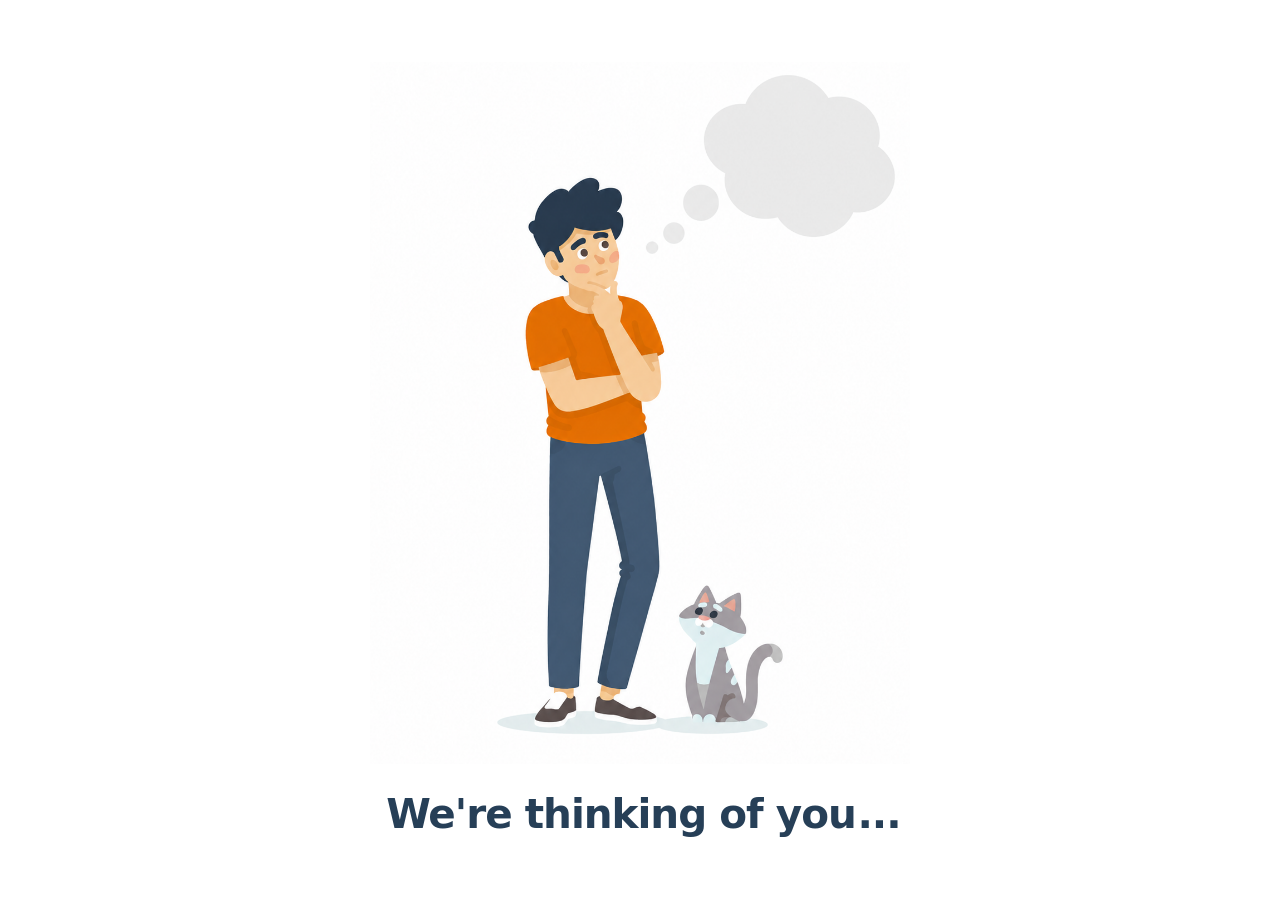
==== index.html @ c3208a62 "Deploy yomm.ing" ====
<!doctype html>
<html lang="en">

<head>
  <meta charset="utf-8">
  <meta name="viewport" content="width=device-width, initial-scale=1">
  <title>Yomm — You On My Mind</title>
  <meta name="description" content="You On My Mind">
  <link rel="stylesheet" href="styles.css">
</head>

<body>
  <main>
    <img src="assets/illu_think.png" alt="You On My Mind">
    <p aria-label="We're thinking of you...">
      We're thinking of you<span class="ellipsis" aria-hidden="true"><span>.</span><span>.</span><span>.</span></span>
    </p>
  </main>
</body>

</html>
---- styles.css ----
:root {
  color-scheme: light;
  background: #fff;
}

* {
  box-sizing: border-box;
}

html,
body {
  min-height: 100%;
  margin: 0;
}

body {
  min-height: 100vh;
  min-height: 100dvh;
  overflow: hidden;
}

main {
  display: flex;
  flex-direction: column;
  gap: clamp(16px, 3vmin, 28px);
  align-items: center;
  justify-content: center;
  height: 100vh;
  height: 100dvh;
  min-height: 100vh;
  min-height: 100dvh;
  padding: clamp(24px, 5vmin, 64px);
}

img {
  display: block;
  width: auto;
  max-width: 100%;
  height: auto;
  min-height: 0;
  max-height: calc(100vh - clamp(144px, 22vmin, 230px));
  max-height: calc(100dvh - clamp(144px, 22vmin, 230px));
  object-fit: contain;
}

p {
  margin: 0;
  color: #263f57;
  font-family: ui-rounded, "SF Pro Rounded", system-ui, sans-serif;
  font-size: clamp(1.5rem, 4.5vmin, 2.75rem);
  font-weight: 700;
  letter-spacing: -0.025em;
  line-height: 1.15;
  text-align: center;
}

.ellipsis {
  display: inline-block;
  width: 0.9em;
  margin-left: 0.04em;
  text-align: left;
}

.ellipsis span:nth-child(1) {
  animation: dot-one 2s step-end infinite;
}

.ellipsis span:nth-child(2) {
  animation: dot-two 2s step-end infinite;
}

.ellipsis span:nth-child(3) {
  animation: dot-three 2s step-end infinite;
}

@keyframes dot-one {
  0%,
  24% {
    opacity: 0;
  }

  25%,
  100% {
    opacity: 1;
  }
}

@keyframes dot-two {
  0%,
  49% {
    opacity: 0;
  }

  50%,
  100% {
    opacity: 1;
  }
}

@keyframes dot-three {
  0%,
  74% {
    opacity: 0;
  }

  75%,
  100% {
    opacity: 1;
  }
}

@media (prefers-reduced-motion: reduce) {
  .ellipsis span {
    animation: none;
  }
}
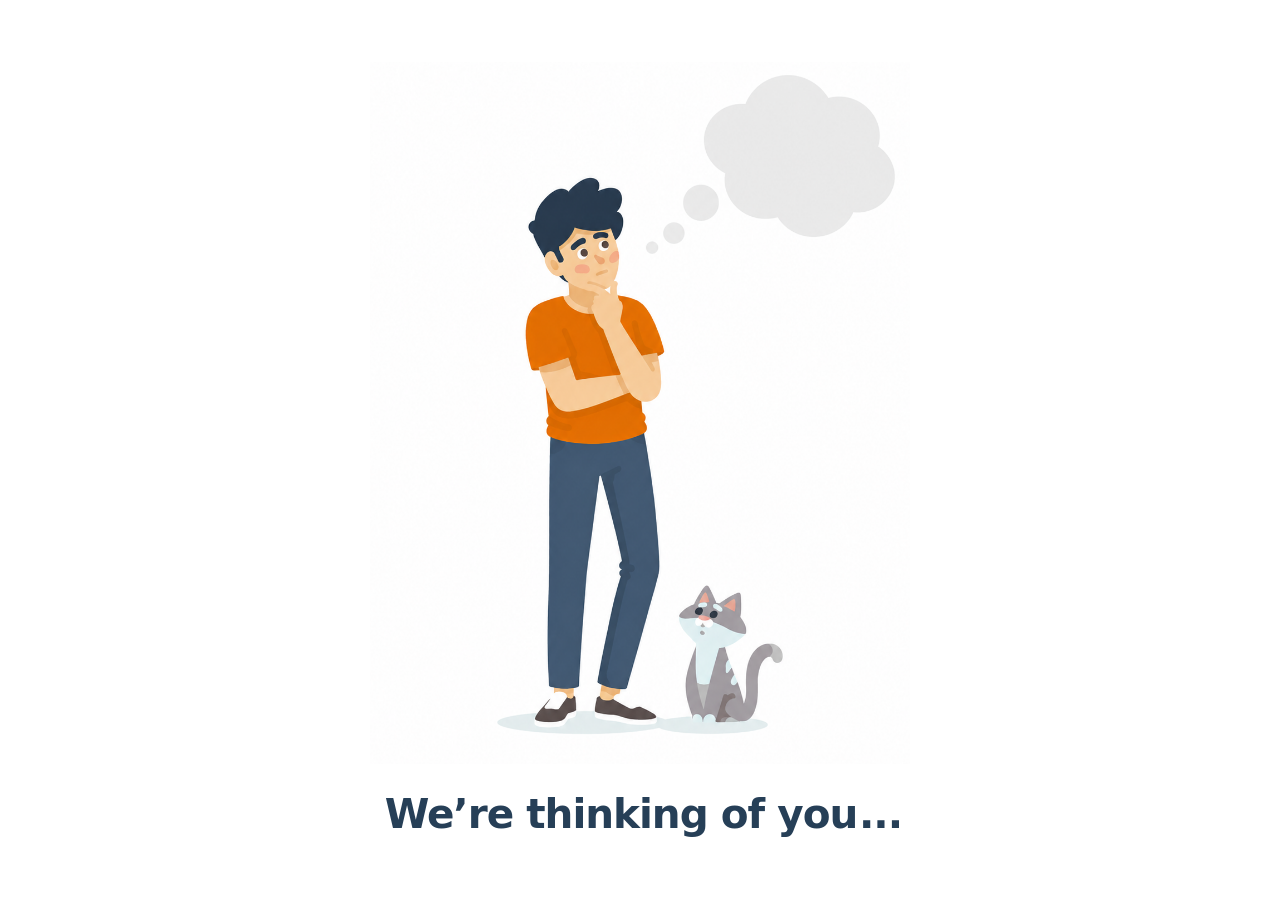
==== commit c6f63012: "Deploy yomm.ing" ====
--- a/index.html
+++ b/index.html
@@ -12,9 +12,13 @@
 <body>
   <main>
     <img src="assets/illu_think.png" alt="You On My Mind">
-    <p aria-label="We're thinking of you...">
-      We're thinking of you<span class="ellipsis" aria-hidden="true"><span>.</span><span>.</span><span>.</span></span>
+    <p aria-label="We’re thinking of you...">
+      We’re thinking of you<span class="ellipsis" aria-hidden="true"><span>.</span><span>.</span><span>.</span></span>
     </p>
+    <!-- nav aria-label="Yomm links">
+      <a href="/privacy/">Privacy</a>
+      <a href="/support/">Support</a>
+    </nav --> 
   </main>
 </body>
 
--- a/styles.css
+++ b/styles.css
@@ -52,6 +52,28 @@
   letter-spacing: -0.025em;
   line-height: 1.15;
   text-align: center;
+}
+
+nav {
+  display: flex;
+  gap: 18px;
+  align-items: center;
+  justify-content: center;
+  margin-top: clamp(4px, 1vmin, 10px);
+  font-family: ui-rounded, "SF Pro Rounded", system-ui, sans-serif;
+  font-size: 0.95rem;
+  font-weight: 700;
+}
+
+nav a {
+  color: #007aff;
+  text-decoration: none;
+}
+
+nav a:focus-visible {
+  border-radius: 6px;
+  outline: 3px solid rgba(0, 122, 255, 0.28);
+  outline-offset: 4px;
 }
 
 .ellipsis {
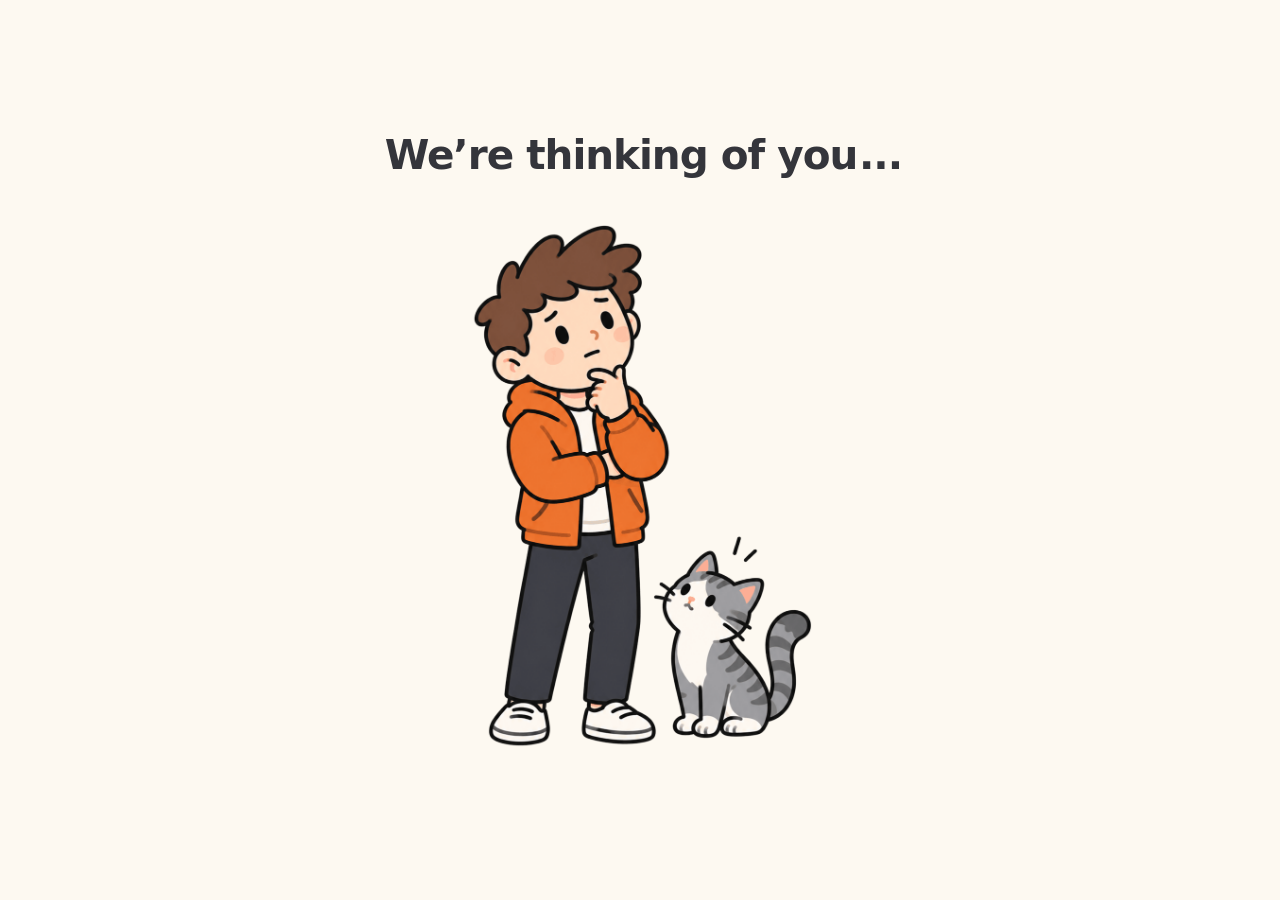
==== commit 1277dc1a: "Deploy yomm.ing" ====
--- a/index.html
+++ b/index.html
@@ -4,6 +4,7 @@
 <head>
   <meta charset="utf-8">
   <meta name="viewport" content="width=device-width, initial-scale=1">
+  <meta name="theme-color" content="#FDF9F1">
   <title>Yomm — You On My Mind</title>
   <meta name="description" content="You On My Mind">
   <link rel="stylesheet" href="styles.css">
@@ -11,15 +12,19 @@
 
 <body>
   <main>
-    <img src="assets/illu_think.png" alt="You On My Mind">
     <p aria-label="We’re thinking of you...">
       We’re thinking of you<span class="ellipsis" aria-hidden="true"><span>.</span><span>.</span><span>.</span></span>
     </p>
-    <!-- nav aria-label="Yomm links">
-      <a href="/privacy/">Privacy</a>
-      <a href="/support/">Support</a>
-    </nav --> 
+    <!-- Rotating value proposition, parked for now. Restore this <p>, the
+         intro.js script tag below, and the .value-proposition rules in
+         styles.css to bring it back.
+    <p class="value-proposition" id="value-proposition">Let someone know
+you’re thinking
+about them</p>
+    -->
+    <img src="assets/animation-1-think.png" alt="Yommguy and graytabby">
   </main>
+  <!-- <script src="intro.js" defer></script> -->
 </body>
 
 </html>
--- a/styles.css
+++ b/styles.css
@@ -1,6 +1,14 @@
 :root {
   color-scheme: light;
-  background: #fff;
+  --yomm-charcoal: #34353B;
+  --yomm-stone: #6B6A6A;
+  --yomm-silver: #A8A7A7;
+  --yomm-ember: #E97031;
+  --yomm-peach: #FAD6B7;
+  --yomm-porcelain: #FDF9F1;
+  --yomm-ember-shadow: color-mix(in srgb, var(--yomm-ember) 72%, var(--yomm-charcoal));
+  --yomm-ember-focus: color-mix(in srgb, var(--yomm-ember) 36%, transparent);
+  background: var(--yomm-porcelain);
 }
 
 * {
@@ -16,6 +24,7 @@
 body {
   min-height: 100vh;
   min-height: 100dvh;
+  background: var(--yomm-porcelain);
   overflow: hidden;
 }
 
@@ -35,23 +44,171 @@
 img {
   display: block;
   width: auto;
-  max-width: 100%;
+  max-width: 80%;
   height: auto;
   min-height: 0;
-  max-height: calc(100vh - clamp(144px, 22vmin, 230px));
-  max-height: calc(100dvh - clamp(144px, 22vmin, 230px));
+  max-height: calc((100vh - clamp(144px, 22vmin, 230px)) * 0.8);
+  max-height: calc((100dvh - clamp(144px, 22vmin, 230px)) * 0.8);
   object-fit: contain;
 }
+
+.hero-illustration {
+  display: grid;
+  padding: 0;
+  border: 0;
+  border-radius: 16px;
+  background: transparent;
+  cursor: pointer;
+}
+
+.hero-stage {
+  position: relative;
+}
+
+.hero-illustration .hero-frame {
+  grid-area: 1 / 1;
+  justify-self: center;
+  opacity: 0;
+}
+
+.hero-illustration[data-pose="thoughtful"] .hero-frame-thoughtful,
+.hero-illustration[data-pose="phone"] .hero-frame-phone,
+.hero-illustration[data-pose="kneel"] .hero-frame-kneel,
+.hero-illustration[data-pose="comfort"] .hero-frame-comfort {
+  opacity: 1;
+}
+
+.hero-illustration:focus-visible {
+  outline: 3px solid var(--yomm-ember-focus);
+  outline-offset: 6px;
+}
+
+.welcome-cta {
+  display: inline-flex;
+  align-items: center;
+  justify-content: center;
+  position: absolute;
+  z-index: 1;
+  top: 9%;
+  left: 50%;
+  min-height: 72px;
+  width: min(420px, calc(100% - 24px));
+  padding: 0 32px;
+  border-radius: 10px;
+  background: var(--yomm-ember);
+  box-shadow: 0 10px 0 var(--yomm-ember-shadow);
+  color: var(--yomm-porcelain);
+  font-family: ui-rounded, "SF Pro Rounded", system-ui, sans-serif;
+  font-size: clamp(1.1rem, 2.4vmin, 1.35rem);
+  font-weight: 750;
+  letter-spacing: -0.015em;
+  line-height: 1;
+  text-decoration: none;
+  opacity: 0;
+  pointer-events: none;
+  transform: translate(-50%, 28px);
+  visibility: hidden;
+  transition: opacity 400ms ease, transform 400ms ease, visibility 0s linear 400ms;
+}
+
+.welcome-cta.is-visible {
+  opacity: 1;
+  pointer-events: auto;
+  transform: translateX(-50%);
+  visibility: visible;
+  transition: opacity 400ms ease, transform 400ms ease;
+}
+
+.welcome-cta:hover {
+  transform: translate(-50%, 2px);
+  box-shadow: 0 8px 0 var(--yomm-ember-shadow);
+}
+
+.welcome-cta:active {
+  transform: translate(-50%, 8px);
+  box-shadow: 0 2px 0 var(--yomm-ember-shadow);
+}
+
+.welcome-cta:focus-visible {
+  outline: 3px solid var(--yomm-ember-focus);
+  outline-offset: 6px;
+}
+
+@media (max-width: 480px) {
+  .welcome-cta {
+    min-height: 60px;
+    padding: 0 24px;
+    font-size: 1rem;
+  }
+}
+
+/* Rotating value proposition, parked with its markup in index.html. Inner
+   comments are stripped because CSS comments do not nest.
+
+.value-proposition {
+  display: grid;
+  place-items: center;
+  min-height: 3.45em;
+  white-space: pre-line;
+  transition: transform 260ms ease, opacity 260ms ease;
+}
+
+.value-proposition.is-leaving {
+  opacity: 0;
+  transform: translateX(-12%);
+}
+
+.value-proposition.is-arriving {
+  opacity: 0;
+  transform: translateX(12%);
+  transition: none;
+}
+
+@media (prefers-reduced-motion: reduce) {
+  .value-proposition {
+    transition: none;
+  }
+}
+
+*/
 
 p {
   margin: 0;
-  color: #263f57;
+  color: var(--yomm-charcoal);
   font-family: ui-rounded, "SF Pro Rounded", system-ui, sans-serif;
   font-size: clamp(1.5rem, 4.5vmin, 2.75rem);
   font-weight: 700;
   letter-spacing: -0.025em;
   line-height: 1.15;
   text-align: center;
+}
+
+.intro-tagline {
+  max-width: 30rem;
+  color: var(--yomm-stone);
+  font-size: clamp(1rem, 2.4vmin, 1.25rem);
+  font-weight: 500;
+  letter-spacing: 0;
+  line-height: 1.4;
+}
+
+.app-store-button {
+  display: inline-block;
+  margin-top: clamp(8px, 1.5vmin, 16px);
+  border-radius: 9px;
+  line-height: 0;
+}
+
+.app-store-button img {
+  display: block;
+  width: 180px;
+  max-width: 100%;
+  max-height: none;
+}
+
+.app-store-button:focus-visible {
+  outline: 3px solid var(--yomm-ember-focus);
+  outline-offset: 4px;
 }
 
 nav {
@@ -66,13 +223,13 @@
 }
 
 nav a {
-  color: #007aff;
+  color: var(--yomm-ember);
   text-decoration: none;
 }
 
 nav a:focus-visible {
   border-radius: 6px;
-  outline: 3px solid rgba(0, 122, 255, 0.28);
+  outline: 3px solid var(--yomm-ember-focus);
   outline-offset: 4px;
 }
 
@@ -96,6 +253,7 @@
 }
 
 @keyframes dot-one {
+
   0%,
   24% {
     opacity: 0;
@@ -108,6 +266,7 @@
 }
 
 @keyframes dot-two {
+
   0%,
   49% {
     opacity: 0;
@@ -120,6 +279,7 @@
 }
 
 @keyframes dot-three {
+
   0%,
   74% {
     opacity: 0;
